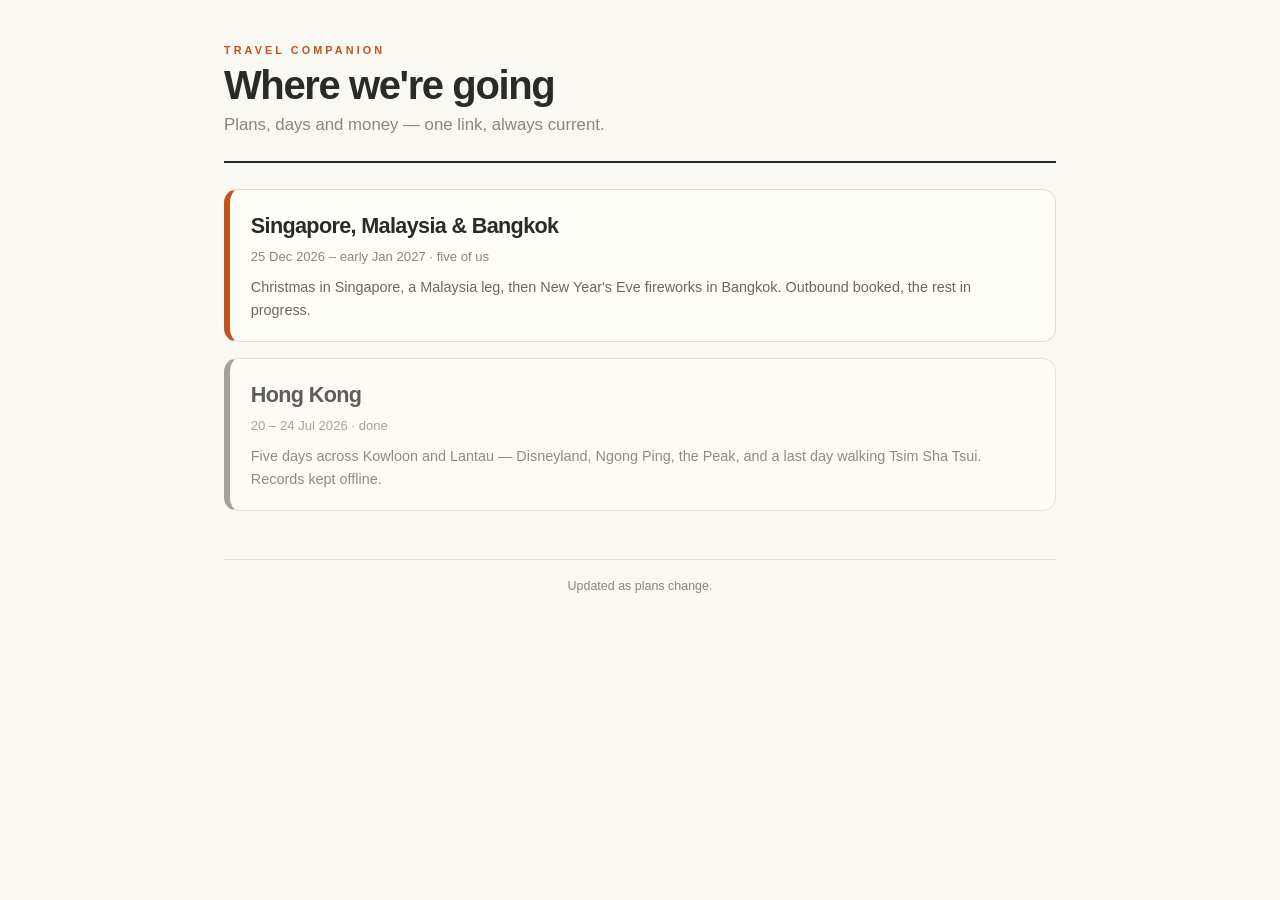
==== public/index.html @ a8eb618c "Version the stylesheet URL; fix template left on deleted CSS classes The day-card rewrite deleted .s" ====
<!doctype html>
<html lang="en">
<head>
<meta charset="utf-8">
<meta name="viewport" content="width=device-width,initial-scale=1">
<title>Travel Companion</title>
<meta name="description" content="Trip plans, itineraries and shared budgets.">
<meta name="robots" content="noindex">
<link rel="stylesheet" href="assets/site.css?v=2">
</head>
<body>
<div class="wrap">

<header class="top">
  <div class="eyebrow">Travel Companion</div>
  <h1>Where we're going</h1>
  <div class="sub">Plans, days and money — one link, always current.</div>
</header>

<section class="trips">

  <a class="trip" href="2026-12-sea/">
    <div class="tname">Singapore, Malaysia &amp; Bangkok</div>
    <div class="tmeta">25 Dec 2026 – early Jan 2027 · five of us</div>
    <div class="tdesc">Christmas in Singapore, a Malaysia leg, then New Year's Eve
    fireworks in Bangkok. Outbound booked, the rest in progress.</div>
  </a>

  <div class="trip past">
    <div class="tname">Hong Kong</div>
    <div class="tmeta">20 – 24 Jul 2026 · done</div>
    <div class="tdesc">Five days across Kowloon and Lantau — Disneyland, Ngong Ping,
    the Peak, and a last day walking Tsim Sha Tsui. Records kept offline.</div>
  </div>

</section>

<footer>
  Updated as plans change.
</footer>

</div>
</body>
</html>
---- public/assets/site.css ----
/* ==========================================================================
   Travel Companion — shared stylesheet
   Design system distilled from the Hong Kong Jul 2026 itinerary: cream paper
   + rust/teal accents + the per-day colour rails from the one-page
   infographic. Type is Helvetica throughout (the HK original set headings in
   Georgia; switched Jul 2026 at the user's request).
   Mobile-first. No build step — plain CSS, served straight from Firebase.
   ========================================================================== */

:root{
  /* paper + ink */
  --paper:#faf8f2; --card:#fffdf8; --ink:#2a2a28; --gray:#6a675f; --soft:#8a867c;
  --line:#e2ddd0; --callout:#f1ece1;
  /* accents */
  --rust:#c1531f; --rustd:#a8410f; --teal:#2c7a86; --red:#b23a1c; --warn:#9a5a12;
  /* per-country rails (reused as per-day accents) */
  --sg:#e0567a;  --sgbg:#fdeef2;
  --my:#1fa899;  --mybg:#e7f6f4;
  --th:#e8942e;  --thbg:#fdf2e2;
  --air:#3f79c8; --airbg:#e9f1fb;
  --tbd:#7d63c4; --tbdbg:#f1ecfa;

  /* Helvetica throughout. --display is kept separate from --body so the
     headline treatment can diverge in weight and tracking without a
     second typeface. */
  --display:"Helvetica Neue",Helvetica,"Inter",Arial,sans-serif;
  --body:"Helvetica Neue",Helvetica,"Inter",Arial,sans-serif;
  --maxw:52rem;
}

@media (prefers-color-scheme:dark){
  :root{
    --paper:#16151a; --card:#1e1d24; --ink:#ece9e2; --gray:#a8a49b; --soft:#8a867c;
    --line:#33313a; --callout:#26242c;
    --rust:#e8794a; --rustd:#f09468; --teal:#5cc0cf; --red:#e8785c; --warn:#d9a04a;
    --sgbg:#2e1c24; --mybg:#132b29; --thbg:#2d2416; --airbg:#182333; --tbdbg:#231e33;
  }
}

*{ box-sizing:border-box; margin:0; padding:0; }

html{ -webkit-text-size-adjust:100%; scroll-behavior:smooth; }

body{
  background:var(--paper); color:var(--ink);
  font-family:var(--body); font-size:16px; line-height:1.6;
  padding:0 1.1rem 4rem;
}

.wrap{ max-width:var(--maxw); margin:0 auto; }

a{ color:var(--rust); text-decoration:none; }
a:hover{ text-decoration:underline; }

/* ---------- masthead ---------- */

header.top{ padding:2.6rem 0 1.4rem; border-bottom:2px solid var(--ink); margin-bottom:1.6rem; }

.eyebrow{
  font-size:.68rem; font-weight:700; letter-spacing:.28em;
  color:var(--rust); text-transform:uppercase;
}

/* Helvetica wants heavier weight and negative tracking at display sizes —
   at 700/-.02em it reads like default browser type rather than a choice. */
h1{
  font-family:var(--display); font-size:2.5rem; font-weight:800;
  letter-spacing:-.035em; line-height:1.02; margin:.4rem 0 .35rem;
}

/* No oblique: synthesised Helvetica italic looks cheap at this size.
   Weight and colour carry the subordination instead. */
.sub{ color:var(--soft); font-family:var(--display); font-size:1.05rem; font-weight:400; }

.chips{ display:flex; flex-wrap:wrap; gap:.45rem; margin-top:1rem; }
.chip{
  font-size:.75rem; color:var(--gray); background:var(--callout);
  border:1px solid var(--line); border-radius:999px; padding:.28rem .7rem;
}
.chip.hot{ color:#fff; background:var(--rust); border-color:var(--rust); }

/* ---------- sticky day nav (a two-week trip is a long page) ---------- */

nav.days{
  position:sticky; top:0; z-index:10;
  display:flex; gap:.4rem; overflow-x:auto; padding:.6rem 0;
  background:var(--paper); border-bottom:1px solid var(--line);
  margin-bottom:1.6rem; scrollbar-width:none;
}
nav.days::-webkit-scrollbar{ display:none; }
nav.days a{
  flex:0 0 auto; font-size:.75rem; font-weight:700; letter-spacing:.04em;
  color:var(--gray); background:var(--card); border:1px solid var(--line);
  border-radius:999px; padding:.35rem .75rem; text-decoration:none;
}
nav.days a:hover{ color:var(--rust); border-color:var(--rust); }

/* ---------- section headings ---------- */

h2{
  font-family:var(--display); font-size:1.55rem; font-weight:800;
  letter-spacing:-.025em; margin:2.6rem 0 .2rem; padding-top:.4rem;
}
h2 + .rule{ border-top:1.5px solid var(--ink); margin:.5rem 0 1.1rem; }

h3{ font-size:1rem; font-weight:700; margin:1.4rem 0 .5rem; }

p{ margin:.6rem 0; }
p.note{ color:var(--soft); font-style:italic; font-size:.88rem; }

/* ---------- day cards ------------------------------------------------------
   The Hong Kong one-pager layout: solid colour rail on the left carrying
   DAY / number / date, then a two-column body — a dense time→activity
   timeline beside a tinted column of per-day blocks.

   The HK original repeated inline style="color:var(--d1)" on every single
   element. Here each .day sets --accent once and everything inherits it,
   so a day's colour is one class, not forty attributes.
   -------------------------------------------------------------------------- */

.day{
  --accent:var(--tbd); --accentbg:var(--tbdbg);
  display:grid; grid-template-columns:66px 1fr;
  background:var(--card); border:1px solid var(--line); border-radius:.75rem;
  overflow:hidden; margin-bottom:.75rem;
  box-shadow:0 1px 2px rgba(20,30,60,.05);
}
.day.sg { --accent:var(--sg);  --accentbg:var(--sgbg);  }
.day.my { --accent:var(--my);  --accentbg:var(--mybg);  }
.day.th { --accent:var(--th);  --accentbg:var(--thbg);  }
.day.air{ --accent:var(--air); --accentbg:var(--airbg); }

.rail{
  background:var(--accent); color:#fff; text-align:center;
  padding:.85rem .35rem; display:flex; flex-direction:column; align-items:center;
}
.rail .dn{ font-size:.56rem; font-weight:800; letter-spacing:.2em; opacity:.9; }
.rail .num{ font-size:2.1rem; font-weight:800; line-height:.9; letter-spacing:-.04em; }
.rail .dt{ font-size:.6rem; font-weight:700; opacity:.93; margin-top:.35rem; line-height:1.3; }

.day > .body{ display:grid; grid-template-columns:1.55fr 1fr; }
.main{ padding:.75rem .9rem .85rem; min-width:0; }
.side{ padding:.75rem .85rem; border-left:1px solid var(--line); background:var(--accentbg); min-width:0; }

.dtitle{
  font-size:.95rem; font-weight:800; letter-spacing:-.015em;
  color:var(--accent); margin-bottom:.5rem; line-height:1.25;
}

/* timeline row: time | activity */
.row{ display:grid; grid-template-columns:2.9rem 1fr; gap:.6rem; padding:.17rem 0; }
.time{
  font-size:.63rem; font-weight:800; text-align:right; white-space:nowrap;
  color:var(--accent); padding-top:.22rem;
}
.act{ font-size:.79rem; line-height:1.45; }
.act b{ font-weight:700; }
.act.empty{ color:var(--soft); font-style:italic; }

.sub{ list-style:none; margin-top:.1rem; }
.sub li{ position:relative; padding-left:.65rem; color:var(--gray); font-size:.72rem; line-height:1.4; }
.sub li:before{ content:"•"; position:absolute; left:0; }

.pin{
  display:inline-block; font-size:.58rem; font-weight:700; white-space:nowrap;
  padding:.06rem .42rem; border-radius:.7rem; margin-left:.3rem;
  border:1px solid var(--accent); color:var(--accent); background:var(--card);
}
.pin:hover{ text-decoration:none; background:var(--accent); color:#fff; }

/* side blocks — Transportation, Meals, Watch out … */
.block{ margin-bottom:.7rem; }
.block:last-child{ margin-bottom:0; }
.bhd{
  font-size:.62rem; font-weight:800; letter-spacing:.07em; text-transform:uppercase;
  color:var(--accent); margin-bottom:.28rem;
}
.bhd .i{ margin-right:.25rem; }
.blist{ list-style:none; }
.blist li{
  position:relative; padding-left:.62rem; margin-bottom:.18rem;
  font-size:.72rem; line-height:1.42; color:var(--gray);
}
.blist li:before{ content:"•"; position:absolute; left:0; color:var(--accent); }
.blist b{ color:var(--ink); font-weight:700; }
.rate{ font-weight:800; color:var(--accent); }

@media (max-width:36rem){
  .day{ grid-template-columns:50px 1fr; }
  .rail .num{ font-size:1.7rem; }
  .day > .body{ grid-template-columns:1fr; }
  .side{ border-left:none; border-top:1px solid var(--line); }
}

/* ---------- route map ---------- */

.mapwrap{
  background:var(--card); border:1px solid var(--line); border-radius:.75rem;
  padding:.5rem; margin:1rem 0 .75rem; overflow-x:auto;
}
#routemap{ width:100%; min-width:26rem; height:auto; display:block; }

.leg .hit{ stroke:transparent; stroke-width:22; cursor:pointer; }
.leg .ln{ stroke:var(--soft); stroke-width:2.5; stroke-linecap:round; pointer-events:none;
          transition:stroke .15s ease, stroke-width .15s ease; }
.leg.air .ln{ stroke:var(--air); stroke-dasharray:7 6; }
.leg.land .ln{ stroke:var(--my); }
.leg:hover .ln, .leg:focus .ln{ stroke-width:4.5; }
.leg.on .ln{ stroke-width:5; filter:url(#glow); }
.leg:focus{ outline:none; }
.leg:focus-visible .ln{ stroke:var(--rust); stroke-width:5; }

.node circle{ fill:var(--card); stroke:var(--soft); stroke-width:2.5; }
.node.sg circle{ stroke:var(--sg); } .node.my circle{ stroke:var(--my); }
.node.th circle{ stroke:var(--th); } .node.air circle{ stroke:var(--air); }
.node text{ font-family:var(--display); font-size:14px; font-weight:800; fill:var(--ink); }
.node text.cap{ font-size:11px; font-weight:600; fill:var(--soft); letter-spacing:.02em; }
/* Johor Bahru labels leftward — Singapore is 25km away and the inbound
   flight line runs right through where its label would otherwise sit. */
.node text.lft{ text-anchor:end; }

.mapinfo{
  background:var(--callout); border-left:4px solid var(--rust); border-radius:.35rem;
  padding:.8rem 1rem; margin-bottom:1rem; min-height:5.5rem;
}
.mapinfo .mi-head{ font-weight:800; color:var(--rustd); font-size:.95rem; margin-bottom:.3rem; }
.mapinfo .mi-meta{ display:flex; flex-wrap:wrap; gap:.35rem .9rem; margin-bottom:.4rem; }
.mapinfo .mi-meta span{ font-size:.78rem; font-weight:700; color:var(--ink); }
.mapinfo .mi-body{ font-size:.86rem; color:var(--gray); line-height:1.5; }

td .soft{ color:var(--soft); font-weight:400; white-space:nowrap; }

/* ---------- callouts ---------- */

.callout{
  background:var(--callout); border-left:4px solid var(--rust); border-radius:.35rem;
  padding:.85rem 1rem; margin:1.1rem 0;
}
.callout .ct{
  font-weight:800; color:var(--rustd); font-size:.85rem;
  letter-spacing:.02em; margin-bottom:.4rem;
}
.callout.flag{ border-left-color:var(--warn); }
.callout.flag .ct{ color:var(--warn); }
.callout ul{ list-style:none; }
.callout li{ position:relative; padding-left:.9rem; margin-bottom:.25rem; font-size:.9rem; color:var(--gray); }
.callout li:before{ content:"•"; position:absolute; left:.1rem; color:var(--rust); }

/* ---------- status pills ---------- */

.pill{
  display:inline-block; font-size:.68rem; font-weight:700; letter-spacing:.06em;
  text-transform:uppercase; border-radius:999px; padding:.15rem .55rem;
  border:1px solid currentColor; white-space:nowrap;
}
.pill.booked{ color:#1a7f5a; }
.pill.tbd{ color:var(--tbd); }
.pill.risk{ color:var(--red); }

/* ---------- tables ---------- */

.tablewrap{ overflow-x:auto; margin:1rem 0; }
table{ width:100%; border-collapse:collapse; font-size:.88rem; min-width:22rem; }
th{
  text-align:left; font-size:.68rem; text-transform:uppercase; letter-spacing:.08em;
  color:var(--soft); border-bottom:1.5px solid var(--ink); padding:.5rem .55rem;
}
td{ padding:.55rem; border-bottom:1px solid var(--line); color:var(--gray); }
td.r,th.r{ text-align:right; }
td.amt{ font-weight:700; color:var(--ink); }
tr.total td{ border-top:1.5px solid var(--ink); border-bottom:none; font-weight:800; color:var(--ink); }

/* ---------- checklist ---------- */

.check{ list-style:none; display:grid; gap:.45rem; }
.check li{ position:relative; padding-left:1.5rem; font-size:.93rem; color:var(--gray); }
.check li:before{
  content:""; position:absolute; left:0; top:.35rem;
  width:.85rem; height:.85rem; border:1.5px solid var(--line); border-radius:.2rem;
}

/* ---------- trip index cards (landing page) ---------- */

.trips{ display:grid; gap:1rem; margin-top:1.4rem; }
.trip{
  display:block; background:var(--card); border:1px solid var(--line);
  border-radius:.85rem; padding:1.2rem 1.3rem; color:inherit; text-decoration:none;
  border-left:6px solid var(--rust); transition:transform .12s ease, box-shadow .12s ease;
}
.trip:hover{ transform:translateY(-2px); box-shadow:0 6px 18px rgba(20,20,20,.09); text-decoration:none; }
.trip.past{ border-left-color:var(--soft); opacity:.75; }
.trip .tname{ font-family:var(--display); font-size:1.35rem; font-weight:800; letter-spacing:-.03em; }
.trip .tmeta{ font-size:.82rem; color:var(--soft); margin-top:.15rem; }
.trip .tdesc{ font-size:.9rem; color:var(--gray); margin-top:.55rem; }

/* ---------- footer ---------- */

footer{
  margin-top:3rem; border-top:1px solid var(--line); padding-top:1rem;
  text-align:center; color:var(--soft); font-size:.78rem; line-height:1.7;
}

/* ---------- print: keep the paper look, drop the furniture ---------- */

@media print{
  :root{ --paper:#faf8f2; --card:#fffdf8; --ink:#2a2a28; }
  @page{ size:letter; margin:.55in .65in; }
  body{ font-size:10.5px; padding:0; }
  nav.days{ display:none; }
  .day, .callout, table{ break-inside:avoid; }
  a{ color:inherit; }
}
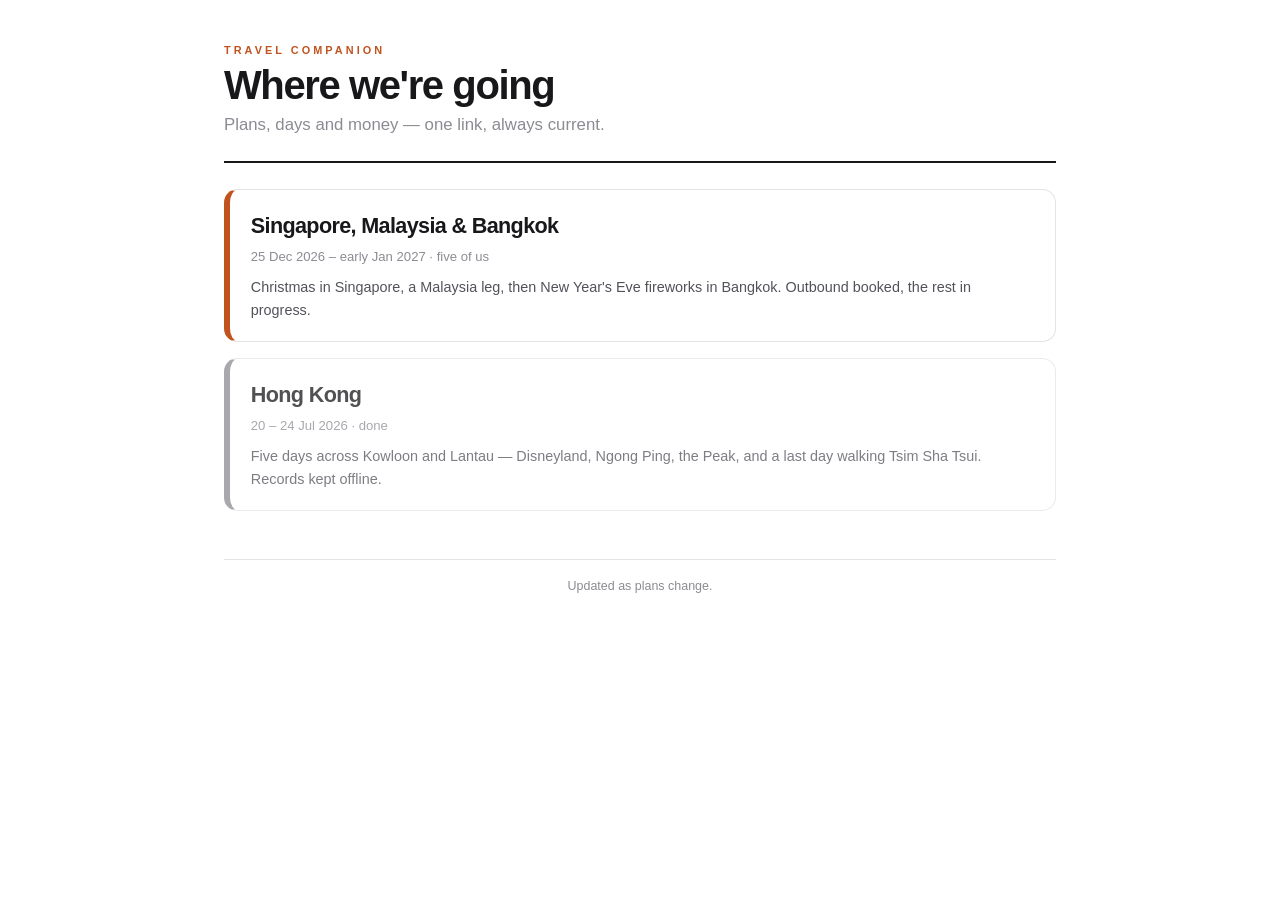
==== commit 67ecf9da: "Plain language, monochrome icons, white ground, coastline basemap - Wrote out every initialism. The " ====
--- a/public/index.html
+++ b/public/index.html
@@ -6,7 +6,7 @@
 <title>Travel Companion</title>
 <meta name="description" content="Trip plans, itineraries and shared budgets.">
 <meta name="robots" content="noindex">
-<link rel="stylesheet" href="assets/site.css?v=2">
+<link rel="stylesheet" href="assets/site.css?v=5">
 </head>
 <body>
 <div class="wrap">
--- a/public/assets/site.css
+++ b/public/assets/site.css
@@ -1,16 +1,18 @@
 /* ==========================================================================
    Travel Companion — shared stylesheet
-   Design system distilled from the Hong Kong Jul 2026 itinerary: cream paper
-   + rust/teal accents + the per-day colour rails from the one-page
+   Design system distilled from the Hong Kong Jul 2026 itinerary: clean white
+   ground + rust/teal accents + the per-day colour rails from the one-page
    infographic. Type is Helvetica throughout (the HK original set headings in
    Georgia; switched Jul 2026 at the user's request).
    Mobile-first. No build step — plain CSS, served straight from Firebase.
    ========================================================================== */
 
 :root{
-  /* paper + ink */
-  --paper:#faf8f2; --card:#fffdf8; --ink:#2a2a28; --gray:#6a675f; --soft:#8a867c;
-  --line:#e2ddd0; --callout:#f1ece1;
+  /* Clean white ground with neutral greys. The Hong Kong original was warm
+     cream; this is deliberately cooler and plainer so the accent colours and
+     the day rails do all the talking. */
+  --paper:#ffffff; --card:#ffffff; --ink:#18181b; --gray:#52525b; --soft:#8b8b93;
+  --line:#e4e4e7; --callout:#f4f4f5;
   /* accents */
   --rust:#c1531f; --rustd:#a8410f; --teal:#2c7a86; --red:#b23a1c; --warn:#9a5a12;
   /* per-country rails (reused as per-day accents) */
@@ -39,6 +41,20 @@
 
 *{ box-sizing:border-box; margin:0; padding:0; }
 
+/* ---------- monochrome icons ----------
+   Stroke-only symbols that inherit currentColor, so an icon takes the colour
+   of whatever it sits in — day accent, warning amber, link rust. These replaced
+   the emoji set, which rendered full-colour and differently on every platform. */
+.sprite{ display:none; }
+.ic{
+  width:1em; height:1em; vertical-align:-.14em;
+  fill:none; stroke:currentColor; stroke-width:1.8;
+  stroke-linecap:round; stroke-linejoin:round;
+}
+.bhd .ic, .ct .ic{ width:1.05em; height:1.05em; }
+.pin .ic{ width:.9em; height:.9em; vertical-align:-.1em; margin-right:.1em; }
+td .ic{ margin-right:.3em; color:var(--soft); }
+
 html{ -webkit-text-size-adjust:100%; scroll-behavior:smooth; }
 
 body{
@@ -199,6 +215,12 @@
   padding:.5rem; margin:1rem 0 .75rem; overflow-x:auto;
 }
 #routemap{ width:100%; min-width:26rem; height:auto; display:block; }
+
+/* coastline behind the route — Natural Earth 50m, same projection as the nodes */
+#land path{ fill:#eceef1; stroke:#dcdfe4; stroke-width:.6; }
+@media (prefers-color-scheme:dark){ #land path{ fill:#262530; stroke:#343240; } }
+:root[data-theme="dark"] #land path{ fill:#262530; stroke:#343240; }
+:root[data-theme="light"] #land path{ fill:#eceef1; stroke:#dcdfe4; }
 
 .leg .hit{ stroke:transparent; stroke-width:22; cursor:pointer; }
 .leg .ln{ stroke:var(--soft); stroke-width:2.5; stroke-linecap:round; pointer-events:none;
@@ -303,7 +325,7 @@
 /* ---------- print: keep the paper look, drop the furniture ---------- */
 
 @media print{
-  :root{ --paper:#faf8f2; --card:#fffdf8; --ink:#2a2a28; }
+  :root{ --paper:#ffffff; --card:#ffffff; --ink:#18181b; }
   @page{ size:letter; margin:.55in .65in; }
   body{ font-size:10.5px; padding:0; }
   nav.days{ display:none; }
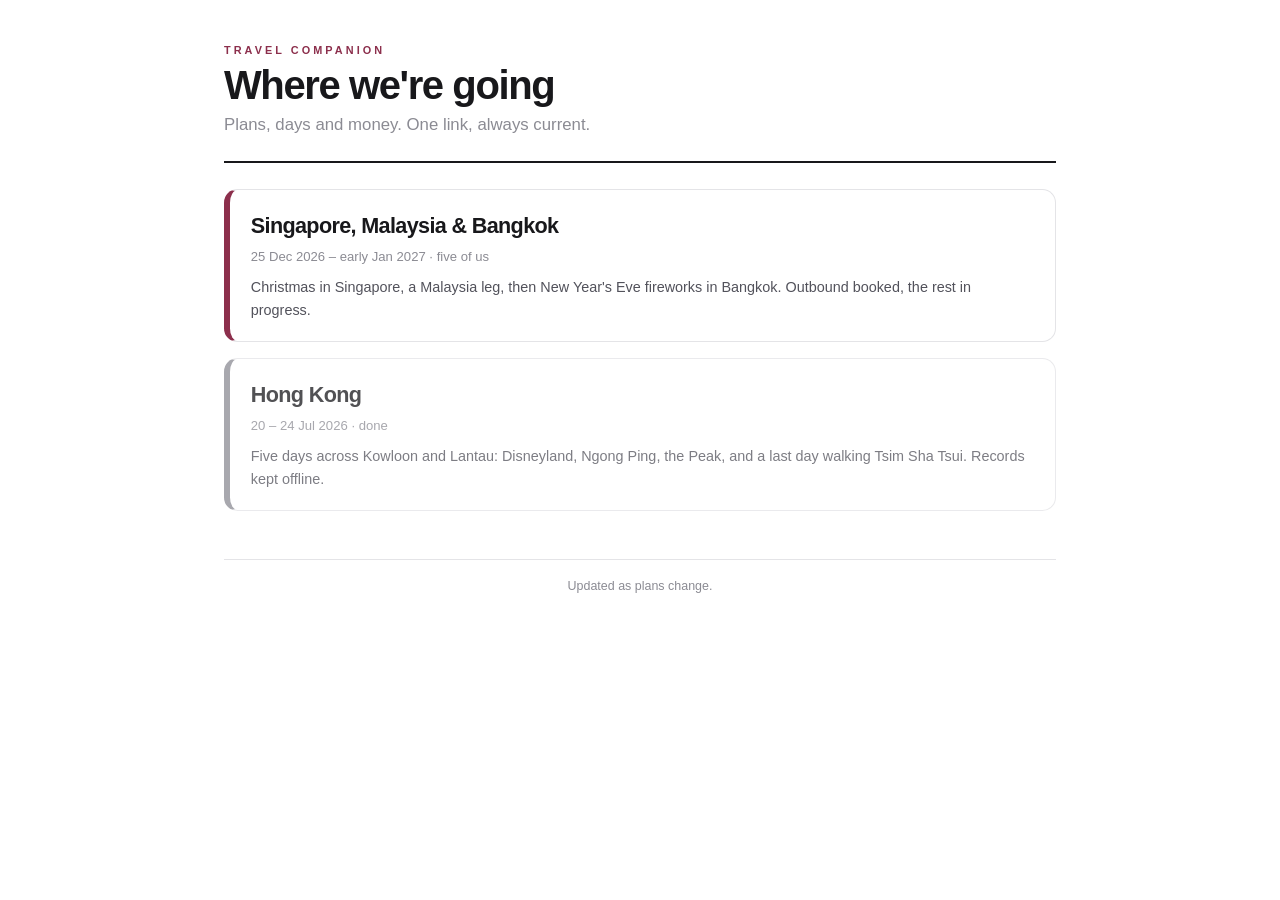
==== commit 28e01a18: "Add sinking fund, stay section, calendar buttons; swap accent; fix a11y Trip page * New "Where we sl" ====
--- a/public/index.html
+++ b/public/index.html
@@ -6,7 +6,8 @@
 <title>Travel Companion</title>
 <meta name="description" content="Trip plans, itineraries and shared budgets.">
 <meta name="robots" content="noindex">
-<link rel="stylesheet" href="assets/site.css?v=5">
+<link rel="icon" href="data:image/svg+xml,%3Csvg xmlns='http://www.w3.org/2000/svg' viewBox='0 0 32 32'%3E%3Crect width='32' height='32' rx='7' fill='%238c2f4c'/%3E%3Cpath d='M25 18.5 7.5 13v-2.4l2.2.5 1.3 2 4.8-.4-2.9-5.9 2.3.2 4.4 5.4 5.1-.4a1.55 1.55 0 0 1 0 3.1l-5.1-.4-4.4 5.4-2.3.2 2.9-5.9' fill='none' stroke='%23fff' stroke-width='1.6' stroke-linejoin='round'/%3E%3C/svg%3E">
+<link rel="stylesheet" href="assets/site.css?v=19">
 </head>
 <body>
 <div class="wrap">
@@ -14,9 +15,10 @@
 <header class="top">
   <div class="eyebrow">Travel Companion</div>
   <h1>Where we're going</h1>
-  <div class="sub">Plans, days and money — one link, always current.</div>
+  <div class="sub">Plans, days and money. One link, always current.</div>
 </header>
 
+<main id="main">
 <section class="trips">
 
   <a class="trip" href="2026-12-sea/">
@@ -29,11 +31,12 @@
   <div class="trip past">
     <div class="tname">Hong Kong</div>
     <div class="tmeta">20 – 24 Jul 2026 · done</div>
-    <div class="tdesc">Five days across Kowloon and Lantau — Disneyland, Ngong Ping,
+    <div class="tdesc">Five days across Kowloon and Lantau: Disneyland, Ngong Ping,
     the Peak, and a last day walking Tsim Sha Tsui. Records kept offline.</div>
   </div>
 
 </section>
+</main>
 
 <footer>
   Updated as plans change.
--- a/public/assets/site.css
+++ b/public/assets/site.css
@@ -1,7 +1,7 @@
 /* ==========================================================================
    Travel Companion — shared stylesheet
    Design system distilled from the Hong Kong Jul 2026 itinerary: clean white
-   ground + rust/teal accents + the per-day colour rails from the one-page
+   ground + a wine accent + the per-day colour rails from the one-page
    infographic. Type is Helvetica throughout (the HK original set headings in
    Georgia; switched Jul 2026 at the user's request).
    Mobile-first. No build step — plain CSS, served straight from Firebase.
@@ -14,13 +14,19 @@
   --paper:#ffffff; --card:#ffffff; --ink:#18181b; --gray:#52525b; --soft:#8b8b93;
   --line:#e4e4e7; --callout:#f4f4f5;
   /* accents */
-  --rust:#c1531f; --rustd:#a8410f; --teal:#2c7a86; --red:#b23a1c; --warn:#9a5a12;
-  /* per-country rails (reused as per-day accents) */
-  --sg:#e0567a;  --sgbg:#fdeef2;
-  --my:#1fa899;  --mybg:#e7f6f4;
-  --th:#e8942e;  --thbg:#fdf2e2;
-  --air:#3f79c8; --airbg:#e9f1fb;
-  --tbd:#7d63c4; --tbdbg:#f1ecfa;
+  --brand:#8c2f4c; --brandd:#74253d; --red:#b23a1c; --warn:#9a5a12;
+  --green:#1a7f5a;
+  /* text that sits on top of a brand or day-accent fill */
+  --onfill:#ffffff;
+  /* Per-country colours, in two strengths. The vivid one (--sgv) is the rail:
+     a solid block of colour, and the design's signature. The plain one (--sg)
+     is the same hue darkened until it clears 4.5:1 as text on white, which the
+     rail colour never did. --sgon is what reads on top of the vivid rail. */
+  --sg:#da345f;  --sgv:#e0567a;  --sgon:#18181b;  --sgbg:#fdeef2;
+  --my:#188378;  --myv:#1fa899;  --myon:#18181b;  --mybg:#e7f6f4;
+  --th:#aa6613;  --thv:#e8942e;  --thon:#18181b;  --thbg:#fdf2e2;
+  --air:#3b76c7; --airv:#3b76c7; --airon:#ffffff; --airbg:#e9f1fb;
+  --tbd:#7d63c4; --tbdv:#7d63c4; --tbdon:#ffffff; --tbdbg:#f1ecfa;
 
   /* Helvetica throughout. --display is kept separate from --body so the
      headline treatment can diverge in weight and tracking without a
@@ -28,13 +34,25 @@
   --display:"Helvetica Neue",Helvetica,"Inter",Arial,sans-serif;
   --body:"Helvetica Neue",Helvetica,"Inter",Arial,sans-serif;
   --maxw:52rem;
+
+  /* Each .day overrides these with its country colour. The default here is
+     what anything using --accent outside a day card falls back to — comment
+     threads on a section, .pin links in a table — since an undefined custom
+     property makes the whole declaration invalid, not just unstyled. */
+  --accent:var(--brand); --accentbg:var(--callout);
+  --accentfill:var(--brand); --onrail:var(--onfill);
 }
 
 @media (prefers-color-scheme:dark){
   :root{
     --paper:#16151a; --card:#1e1d24; --ink:#ece9e2; --gray:#a8a49b; --soft:#8a867c;
     --line:#33313a; --callout:#26242c;
-    --rust:#e8794a; --rustd:#f09468; --teal:#5cc0cf; --red:#e8785c; --warn:#d9a04a;
+    --brand:#e08098; --brandd:#eb9dae; --red:#e8785c; --warn:#d9a04a;
+    --green:#4fb08a;
+    /* dark-mode accents are pale, so ink on them, not white */
+    --onfill:#16151a;
+    /* the vivid rails hold on a dark ground; only the text strengths flip */
+    --sg:#e0567a; --my:#1fa899; --th:#e8942e; --air:#4980cb; --tbd:#8870c9;
     --sgbg:#2e1c24; --mybg:#132b29; --thbg:#2d2416; --airbg:#182333; --tbdbg:#231e33;
   }
 }
@@ -43,7 +61,7 @@
 
 /* ---------- monochrome icons ----------
    Stroke-only symbols that inherit currentColor, so an icon takes the colour
-   of whatever it sits in — day accent, warning amber, link rust. These replaced
+   of whatever it sits in: day accent, warning amber, link wine. These replaced
    the emoji set, which rendered full-colour and differently on every platform. */
 .sprite{ display:none; }
 .ic{
@@ -54,8 +72,19 @@
 .bhd .ic, .ct .ic{ width:1.05em; height:1.05em; }
 .pin .ic{ width:.9em; height:.9em; vertical-align:-.1em; margin-right:.1em; }
 td .ic{ margin-right:.3em; color:var(--soft); }
+.ic.ext{ width:.78em; height:.78em; vertical-align:-.02em; opacity:.7; }
+
 
 html{ -webkit-text-size-adjust:100%; scroll-behavior:smooth; }
+
+/* Skip link. The day nav is a long row of chips, so a keyboard or screen-reader
+   visitor would otherwise tab through all of it before reaching the plan. */
+.skip{
+  position:absolute; left:-9999px; top:0; z-index:100;
+  background:var(--brand); color:var(--onfill); padding:.6rem 1rem;
+  border-radius:0 0 .4rem 0; font-weight:700; font-size:.85rem;
+}
+.skip:focus{ left:0; text-decoration:none; }
 
 body{
   background:var(--paper); color:var(--ink);
@@ -65,7 +94,7 @@
 
 .wrap{ max-width:var(--maxw); margin:0 auto; }
 
-a{ color:var(--rust); text-decoration:none; }
+a{ color:var(--brand); text-decoration:none; }
 a:hover{ text-decoration:underline; }
 
 /* ---------- masthead ---------- */
@@ -74,7 +103,7 @@
 
 .eyebrow{
   font-size:.68rem; font-weight:700; letter-spacing:.28em;
-  color:var(--rust); text-transform:uppercase;
+  color:var(--brand); text-transform:uppercase;
 }
 
 /* Helvetica wants heavier weight and negative tracking at display sizes —
@@ -93,7 +122,7 @@
   font-size:.75rem; color:var(--gray); background:var(--callout);
   border:1px solid var(--line); border-radius:999px; padding:.28rem .7rem;
 }
-.chip.hot{ color:#fff; background:var(--rust); border-color:var(--rust); }
+.chip.hot{ color:var(--onfill); background:var(--brand); border-color:var(--brand); }
 
 /* ---------- sticky day nav (a two-week trip is a long page) ---------- */
 
@@ -109,7 +138,7 @@
   color:var(--gray); background:var(--card); border:1px solid var(--line);
   border-radius:999px; padding:.35rem .75rem; text-decoration:none;
 }
-nav.days a:hover{ color:var(--rust); border-color:var(--rust); }
+nav.days a:hover{ color:var(--brand); border-color:var(--brand); }
 
 /* ---------- section headings ---------- */
 
@@ -120,6 +149,30 @@
 h2 + .rule{ border-top:1.5px solid var(--ink); margin:.5rem 0 1.1rem; }
 
 h3{ font-size:1rem; font-weight:700; margin:1.4rem 0 .5rem; }
+h4{ font-size:.82rem; font-weight:800; letter-spacing:.02em; margin:1.2rem 0 .3rem; color:var(--ink); }
+
+/* A prominent outbound link, for where a subsection hands off to something
+   that lives elsewhere — the fund tracker sheet. Bigger than .pin because it
+   is the action of its subsection, not an aside inside a line of text. */
+.bigl{
+  display:inline-flex; align-items:center; gap:.42rem;
+  font-weight:800; font-size:.92rem; text-decoration:none;
+  border:1px solid var(--brand); color:var(--brand); background:var(--card);
+  border-radius:.45rem; padding:.5rem .8rem;
+}
+.bigl:hover{ background:var(--brand); color:var(--onfill); text-decoration:none; }
+.bigl:hover .ic{ color:var(--onfill); }
+
+/* Payment QR beside its instructions. The code keeps a white plate in dark
+   mode — inverting a QR stops some scanners reading it. */
+.pay{ display:flex; gap:1.1rem; align-items:flex-start; flex-wrap:wrap; margin:.8rem 0; }
+.pay img{
+  width:13.5rem; height:auto; flex:0 0 auto;
+  background:#fff; padding:.5rem; border-radius:.5rem; border:1px solid var(--line);
+}
+.pay > div{ flex:1 1 15rem; min-width:0; }
+@media (max-width:36rem){ .pay img{ width:100%; max-width:14rem; margin:0 auto; } }
+@media print{ .pay{ break-inside:avoid; } }
 
 p{ margin:.6rem 0; }
 p.note{ color:var(--soft); font-style:italic; font-size:.88rem; }
@@ -135,19 +188,19 @@
    -------------------------------------------------------------------------- */
 
 .day{
-  --accent:var(--tbd); --accentbg:var(--tbdbg);
+  --accent:var(--tbd); --accentfill:var(--tbdv); --onrail:var(--tbdon); --accentbg:var(--tbdbg);
   display:grid; grid-template-columns:66px 1fr;
   background:var(--card); border:1px solid var(--line); border-radius:.75rem;
   overflow:hidden; margin-bottom:.75rem;
   box-shadow:0 1px 2px rgba(20,30,60,.05);
 }
-.day.sg { --accent:var(--sg);  --accentbg:var(--sgbg);  }
-.day.my { --accent:var(--my);  --accentbg:var(--mybg);  }
-.day.th { --accent:var(--th);  --accentbg:var(--thbg);  }
-.day.air{ --accent:var(--air); --accentbg:var(--airbg); }
+.day.sg { --accent:var(--sg); --accentfill:var(--sgv); --onrail:var(--sgon); --accentbg:var(--sgbg); }
+.day.my { --accent:var(--my); --accentfill:var(--myv); --onrail:var(--myon); --accentbg:var(--mybg); }
+.day.th { --accent:var(--th); --accentfill:var(--thv); --onrail:var(--thon); --accentbg:var(--thbg); }
+.day.air{ --accent:var(--air); --accentfill:var(--airv); --onrail:var(--airon); --accentbg:var(--airbg); }
 
 .rail{
-  background:var(--accent); color:#fff; text-align:center;
+  background:var(--accentfill); color:var(--onrail); text-align:center;
   padding:.85rem .35rem; display:flex; flex-direction:column; align-items:center;
 }
 .rail .dn{ font-size:.56rem; font-weight:800; letter-spacing:.2em; opacity:.9; }
@@ -178,11 +231,79 @@
 .sub li:before{ content:"•"; position:absolute; left:0; }
 
 .pin{
-  display:inline-block; font-size:.58rem; font-weight:700; white-space:nowrap;
-  padding:.06rem .42rem; border-radius:.7rem; margin-left:.3rem;
+  display:inline-flex; align-items:center; font-size:.58rem; font-weight:700;
+  white-space:nowrap; min-height:24px; padding:.1rem .55rem;
+  border-radius:.7rem; margin-left:.3rem;
   border:1px solid var(--accent); color:var(--accent); background:var(--card);
 }
-.pin:hover{ text-decoration:none; background:var(--accent); color:#fff; }
+.pin:hover{ text-decoration:none; background:var(--accent); color:var(--onfill); }
+
+/* "Add to calendar" chip. Same geometry as .pin, but it sits inside tables
+   where --accent is never set (only .day defines it), so it names --brand
+   directly, that being the colour everything interactive already uses. */
+.calbtn{
+  display:inline-flex; align-items:center; font-family:inherit; font-size:.58rem;
+  font-weight:700; letter-spacing:.04em; text-transform:uppercase; white-space:nowrap;
+  cursor:pointer; min-height:24px; padding:.1rem .6rem;
+  border-radius:.7rem; margin-left:.35rem;
+  border:1px solid var(--brand); color:var(--brand); background:var(--card);
+}
+.calbtn:hover{ background:var(--brand); color:var(--onfill); }
+.calbtn .ic{ width:.9em; height:.9em; vertical-align:-.1em; margin-right:.22em; color:inherit; }
+/* Downloading a file is silent on desktop, so the button says so itself. */
+.calbtn.done{ border-color:var(--green); color:var(--green); background:var(--card); }
+
+/* ---------- comment thread ----------
+   On a day card it spans both columns of the body, under the timeline and the
+   side blocks. It also hangs off a whole section (see .loose below). */
+.thread{ grid-column:1 / -1; border-top:1px solid var(--line); }
+
+/* The same thread on a section rather than a day card. A day card is
+   edge-to-edge so its thread needs the inset; a section is already inset. */
+.thread.loose{ margin-top:1.5rem; }
+.thread.loose .th-toggle, .thread.loose .th-panel{ padding-left:0; padding-right:0; }
+.thread.loose .th-toggle:hover{ background:none; color:var(--brandd); }
+
+.th-toggle{
+  display:flex; align-items:center; gap:.35rem; width:100%;
+  padding:.5rem .9rem; background:none; border:0; cursor:pointer;
+  font:inherit; font-size:.68rem; font-weight:800; letter-spacing:.07em;
+  text-transform:uppercase; color:var(--accent);
+}
+.th-toggle:hover{ background:var(--accentbg); }
+.th-count{
+  font-size:.62rem; font-weight:800; color:var(--soft);
+  border:1px solid var(--line); border-radius:999px; padding:.02rem .38rem;
+}
+.th-count.has{ color:var(--onfill); background:var(--accent); border-color:var(--accent); }
+
+.th-panel{ padding:0 .9rem .85rem; }
+.th-empty{ font-size:.75rem; color:var(--soft); font-style:italic; margin:.2rem 0 .6rem; }
+
+.th-item{ padding:.45rem 0; border-top:1px dashed var(--line); }
+.th-item:first-child{ border-top:0; }
+.th-meta{ display:flex; gap:.5rem; align-items:baseline; }
+.th-meta b{ font-size:.76rem; font-weight:800; color:var(--ink); }
+.th-meta span{ font-size:.65rem; color:var(--soft); }
+.th-body{ font-size:.79rem; line-height:1.45; color:var(--gray); white-space:pre-wrap; overflow-wrap:anywhere; }
+
+.th-form{ display:grid; gap:.4rem; margin-top:.6rem; }
+.th-form input, .th-form textarea{
+  font:inherit; font-size:.79rem; color:var(--ink); background:var(--card);
+  border:1px solid var(--line); border-radius:.4rem; padding:.4rem .55rem; width:100%;
+}
+.th-form input:focus, .th-form textarea:focus{ outline:2px solid var(--accent); outline-offset:-1px; }
+.th-form textarea{ resize:vertical; min-height:2.6rem; }
+.th-actions{ display:flex; align-items:center; justify-content:flex-end; gap:.6rem; }
+.th-status{ font-size:.7rem; color:var(--soft); margin-right:auto; }
+.th-form button{
+  font:inherit; font-size:.72rem; font-weight:800; letter-spacing:.03em;
+  color:var(--onfill); background:var(--accent); border:0; border-radius:.4rem;
+  padding:.4rem 1rem; cursor:pointer;
+}
+.th-form button:hover{ filter:brightness(.92); }
+
+@media print{ .thread{ display:none; } }
 
 /* side blocks — Transportation, Meals, Watch out … */
 .block{ margin-bottom:.7rem; }
@@ -199,6 +320,9 @@
 }
 .blist li:before{ content:"•"; position:absolute; left:0; color:var(--accent); }
 .blist b{ color:var(--ink); font-weight:700; }
+/* .blist is sized for a day card's narrow side block. Add .body where the list
+   is a section's main content, so it reads at body size instead of fine print. */
+.blist.body li{ font-size:.9rem; line-height:1.5; padding-left:.85rem; margin-bottom:.3rem; }
 .rate{ font-weight:800; color:var(--accent); }
 
 @media (max-width:36rem){
@@ -230,7 +354,7 @@
 .leg:hover .ln, .leg:focus .ln{ stroke-width:4.5; }
 .leg.on .ln{ stroke-width:5; filter:url(#glow); }
 .leg:focus{ outline:none; }
-.leg:focus-visible .ln{ stroke:var(--rust); stroke-width:5; }
+.leg:focus-visible .ln{ stroke:var(--brand); stroke-width:5; }
 
 .node circle{ fill:var(--card); stroke:var(--soft); stroke-width:2.5; }
 .node.sg circle{ stroke:var(--sg); } .node.my circle{ stroke:var(--my); }
@@ -242,42 +366,71 @@
 .node text.lft{ text-anchor:end; }
 
 .mapinfo{
-  background:var(--callout); border-left:4px solid var(--rust); border-radius:.35rem;
+  background:var(--callout); border-left:4px solid var(--brand); border-radius:.35rem;
   padding:.8rem 1rem; margin-bottom:1rem; min-height:5.5rem;
 }
-.mapinfo .mi-head{ font-weight:800; color:var(--rustd); font-size:.95rem; margin-bottom:.3rem; }
+.mapinfo .mi-head{ font-weight:800; color:var(--brandd); font-size:.95rem; margin-bottom:.3rem; }
 .mapinfo .mi-meta{ display:flex; flex-wrap:wrap; gap:.35rem .9rem; margin-bottom:.4rem; }
 .mapinfo .mi-meta span{ font-size:.78rem; font-weight:700; color:var(--ink); }
 .mapinfo .mi-body{ font-size:.86rem; color:var(--gray); line-height:1.5; }
 
 td .soft{ color:var(--soft); font-weight:400; white-space:nowrap; }
 
+/* On a phone the map scales to ~0.45 and 14px labels land at 6px — unreadable.
+   Hold it wider than the screen (it scrolls inside .mapwrap) and scale the type
+   up so labels stay legible. The 980-wide viewBox leaves room for the larger
+   Davao caption to sit inside the canvas rather than clipping at the edge. */
+@media (max-width:36rem){
+  #routemap{ min-width:36rem; }
+  .node text{ font-size:22px; }
+  .node text.cap{ font-size:16px; }
+  .node circle{ stroke-width:3.5; }
+  .leg .ln{ stroke-width:3.5; }
+  .leg.air .ln{ stroke-dasharray:9 7; }
+  .mapwrap{ padding:.35rem; }
+}
+
 /* ---------- callouts ---------- */
 
 .callout{
-  background:var(--callout); border-left:4px solid var(--rust); border-radius:.35rem;
+  background:var(--callout); border-left:4px solid var(--brand); border-radius:.35rem;
   padding:.85rem 1rem; margin:1.1rem 0;
 }
 .callout .ct{
-  font-weight:800; color:var(--rustd); font-size:.85rem;
+  font-weight:800; color:var(--brandd); font-size:.85rem;
   letter-spacing:.02em; margin-bottom:.4rem;
 }
 .callout.flag{ border-left-color:var(--warn); }
 .callout.flag .ct{ color:var(--warn); }
 .callout ul{ list-style:none; }
 .callout li{ position:relative; padding-left:.9rem; margin-bottom:.25rem; font-size:.9rem; color:var(--gray); }
-.callout li:before{ content:"•"; position:absolute; left:.1rem; color:var(--rust); }
+.callout li:before{ content:"•"; position:absolute; left:.1rem; color:var(--brand); }
 
 /* ---------- status pills ---------- */
 
 .pill{
-  display:inline-block; font-size:.68rem; font-weight:700; letter-spacing:.06em;
-  text-transform:uppercase; border-radius:999px; padding:.15rem .55rem;
+  display:inline-flex; align-items:center; font-size:.68rem; font-weight:700;
+  letter-spacing:.06em; text-transform:uppercase; border-radius:999px;
+  min-height:24px; padding:.15rem .6rem;
   border:1px solid currentColor; white-space:nowrap;
 }
-.pill.booked{ color:#1a7f5a; }
+.pill.booked{ color:var(--green); }
 .pill.tbd{ color:var(--tbd); }
 .pill.risk{ color:var(--red); }
+/* sinking-fund schedule chips: paid, next up, still to come */
+.pill.done{ color:var(--green); }
+/* A link whose entire content is a pill, or that is a table cell's only
+   content, is a standalone target: give it the pill's own 24px. Links sitting
+   inside a sentence are exempt from the rule and are left in the text flow. */
+a:has(> .pill), td[data-label="Item"] a, td[data-label="Item"] b > a{
+  display:inline-flex; align-items:center; min-height:24px;
+}
+.pill.next{ color:var(--brand); }
+
+/* A wrapping row of small chips. Carries no styling of its own — the chips
+   are plain .pill, so the schedule inherits the same language as every other
+   status marker on the page. */
+.pillrow{ display:flex; flex-wrap:wrap; gap:.35rem; margin:.8rem 0; color:var(--soft); }
 
 /* ---------- tables ---------- */
 
@@ -292,6 +445,37 @@
 td.amt{ font-weight:700; color:var(--ink); }
 tr.total td{ border-top:1.5px solid var(--ink); border-bottom:none; font-weight:800; color:var(--ink); }
 
+/* On a phone a 5-column table either scrolls sideways with the last columns
+   hidden off-screen, or squeezes a prose column down to one word per line.
+   Both happened. Below 36rem each row becomes a stacked block and every cell
+   carries its column name, so nothing is cut off and nothing scrolls. */
+@media (max-width:36rem){
+  .tablewrap{ overflow-x:visible; }
+  table{ min-width:0; display:block; }
+  thead{ position:absolute; width:1px; height:1px; overflow:hidden; clip:rect(0 0 0 0); }
+  tbody{ display:block; }
+  tr{
+    display:block; padding:.6rem 0;
+    border-bottom:1px solid var(--line);
+  }
+  tr:last-child{ border-bottom:0; }
+  /* Label sits ABOVE the value, both as blocks. A two-column grid here looked
+     tidier but broke badly: a grid container makes every inline child its own
+     item, so a <b> or <span> mid-sentence jumped into the label column and
+     split the sentence in half. Block layout is immune to the cell's contents. */
+  td{ display:block; border:0; padding:.1rem 0 .4rem; }
+  td:before{
+    display:block; content:attr(data-label);
+    font-size:.6rem; font-weight:800; letter-spacing:.07em; text-transform:uppercase;
+    color:var(--soft); line-height:1.6;
+  }
+  td[data-label=""]:before{ content:none; }
+  td.r, th.r{ text-align:left; }
+  tr.total{ border-top:2px solid var(--ink); border-bottom:0; }
+  tr.total td:first-child{ font-size:1rem; }
+  td .soft{ white-space:normal; }
+}
+
 /* ---------- checklist ---------- */
 
 .check{ list-style:none; display:grid; gap:.45rem; }
@@ -307,7 +491,7 @@
 .trip{
   display:block; background:var(--card); border:1px solid var(--line);
   border-radius:.85rem; padding:1.2rem 1.3rem; color:inherit; text-decoration:none;
-  border-left:6px solid var(--rust); transition:transform .12s ease, box-shadow .12s ease;
+  border-left:6px solid var(--brand); transition:transform .12s ease, box-shadow .12s ease;
 }
 .trip:hover{ transform:translateY(-2px); box-shadow:0 6px 18px rgba(20,20,20,.09); text-decoration:none; }
 .trip.past{ border-left-color:var(--soft); opacity:.75; }
@@ -329,6 +513,7 @@
   @page{ size:letter; margin:.55in .65in; }
   body{ font-size:10.5px; padding:0; }
   nav.days{ display:none; }
+  .calbtn{ display:none; }
   .day, .callout, table{ break-inside:avoid; }
   a{ color:inherit; }
 }
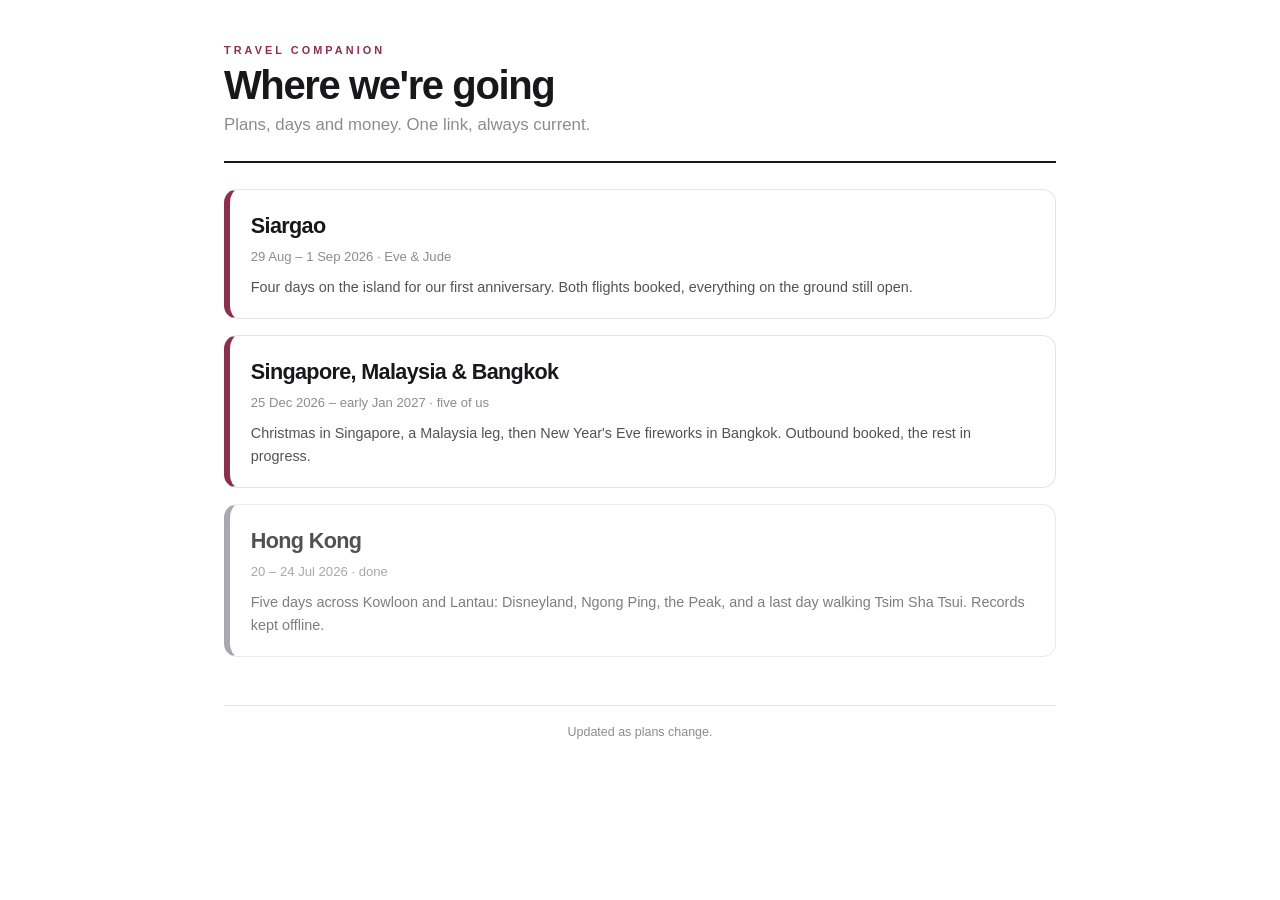
==== commit c72a3c26: "Add the Siargao trip; keep check-in codes out of the repo Second trip on the site: Siargao, 29 Aug t" ====
--- a/public/index.html
+++ b/public/index.html
@@ -7,7 +7,7 @@
 <meta name="description" content="Trip plans, itineraries and shared budgets.">
 <meta name="robots" content="noindex">
 <link rel="icon" href="data:image/svg+xml,%3Csvg xmlns='http://www.w3.org/2000/svg' viewBox='0 0 32 32'%3E%3Crect width='32' height='32' rx='7' fill='%238c2f4c'/%3E%3Cpath d='M25 18.5 7.5 13v-2.4l2.2.5 1.3 2 4.8-.4-2.9-5.9 2.3.2 4.4 5.4 5.1-.4a1.55 1.55 0 0 1 0 3.1l-5.1-.4-4.4 5.4-2.3.2 2.9-5.9' fill='none' stroke='%23fff' stroke-width='1.6' stroke-linejoin='round'/%3E%3C/svg%3E">
-<link rel="stylesheet" href="assets/site.css?v=19">
+<link rel="stylesheet" href="assets/site.css?v=21">
 </head>
 <body>
 <div class="wrap">
@@ -20,6 +20,13 @@
 
 <main id="main">
 <section class="trips">
+
+  <a class="trip" href="2026-08-siargao/">
+    <div class="tname">Siargao</div>
+    <div class="tmeta">29 Aug – 1 Sep 2026 · Eve &amp; Jude</div>
+    <div class="tdesc">Four days on the island for our first anniversary. Both flights
+    booked, everything on the ground still open.</div>
+  </a>
 
   <a class="trip" href="2026-12-sea/">
     <div class="tname">Singapore, Malaysia &amp; Bangkok</div>
--- a/public/assets/site.css
+++ b/public/assets/site.css
@@ -25,6 +25,7 @@
   --sg:#da345f;  --sgv:#e0567a;  --sgon:#18181b;  --sgbg:#fdeef2;
   --my:#188378;  --myv:#1fa899;  --myon:#18181b;  --mybg:#e7f6f4;
   --th:#aa6613;  --thv:#e8942e;  --thon:#18181b;  --thbg:#fdf2e2;
+  --ph:#0f7a55;  --phv:#17a06f;  --phon:#18181b;  --phbg:#e6f5ee;
   --air:#3b76c7; --airv:#3b76c7; --airon:#ffffff; --airbg:#e9f1fb;
   --tbd:#7d63c4; --tbdv:#7d63c4; --tbdon:#ffffff; --tbdbg:#f1ecfa;
 
@@ -52,8 +53,8 @@
     /* dark-mode accents are pale, so ink on them, not white */
     --onfill:#16151a;
     /* the vivid rails hold on a dark ground; only the text strengths flip */
-    --sg:#e0567a; --my:#1fa899; --th:#e8942e; --air:#4980cb; --tbd:#8870c9;
-    --sgbg:#2e1c24; --mybg:#132b29; --thbg:#2d2416; --airbg:#182333; --tbdbg:#231e33;
+    --sg:#e0567a; --my:#1fa899; --th:#e8942e; --ph:#2fbc89; --air:#4980cb; --tbd:#8870c9;
+    --sgbg:#2e1c24; --mybg:#132b29; --thbg:#2d2416; --phbg:#122a21; --airbg:#182333; --tbdbg:#231e33;
   }
 }
 
@@ -174,6 +175,30 @@
 @media (max-width:36rem){ .pay img{ width:100%; max-width:14rem; margin:0 auto; } }
 @media print{ .pay{ break-inside:avoid; } }
 
+/* Boarding-pass style QR cards, one per ticket. Same white-plate rule as .pay:
+   a QR must stay dark-on-light or scanners fail, so the plate never inverts in
+   dark mode. Two up on a phone, four across on a wide screen. */
+.qrs{
+  display:grid; gap:.7rem; margin:1rem 0;
+  grid-template-columns:repeat(auto-fit,minmax(9.5rem,1fr));
+}
+.qrcard{
+  border:1px solid var(--line); border-radius:.6rem; background:var(--card);
+  padding:.7rem; text-align:center; break-inside:avoid;
+}
+.qrcard img{
+  width:100%; max-width:9rem; height:auto; display:block; margin:0 auto .5rem;
+  background:#fff; padding:.4rem; border-radius:.35rem;
+  image-rendering:pixelated;
+}
+.qrcard .qwho{ font-size:.8rem; font-weight:800; color:var(--ink); }
+.qrcard .qleg{ font-size:.72rem; color:var(--soft); margin-top:.1rem; }
+.qrcard .qref{
+  font-family:ui-monospace,Menlo,monospace; font-weight:700; font-size:.95rem;
+  letter-spacing:.08em; color:var(--accent); margin-top:.25rem;
+}
+@media print{ .qrcard{ break-inside:avoid; } }
+
 p{ margin:.6rem 0; }
 p.note{ color:var(--soft); font-style:italic; font-size:.88rem; }
 
@@ -197,6 +222,7 @@
 .day.sg { --accent:var(--sg); --accentfill:var(--sgv); --onrail:var(--sgon); --accentbg:var(--sgbg); }
 .day.my { --accent:var(--my); --accentfill:var(--myv); --onrail:var(--myon); --accentbg:var(--mybg); }
 .day.th { --accent:var(--th); --accentfill:var(--thv); --onrail:var(--thon); --accentbg:var(--thbg); }
+.day.ph { --accent:var(--ph); --accentfill:var(--phv); --onrail:var(--phon); --accentbg:var(--phbg); }
 .day.air{ --accent:var(--air); --accentfill:var(--airv); --onrail:var(--airon); --accentbg:var(--airbg); }
 
 .rail{
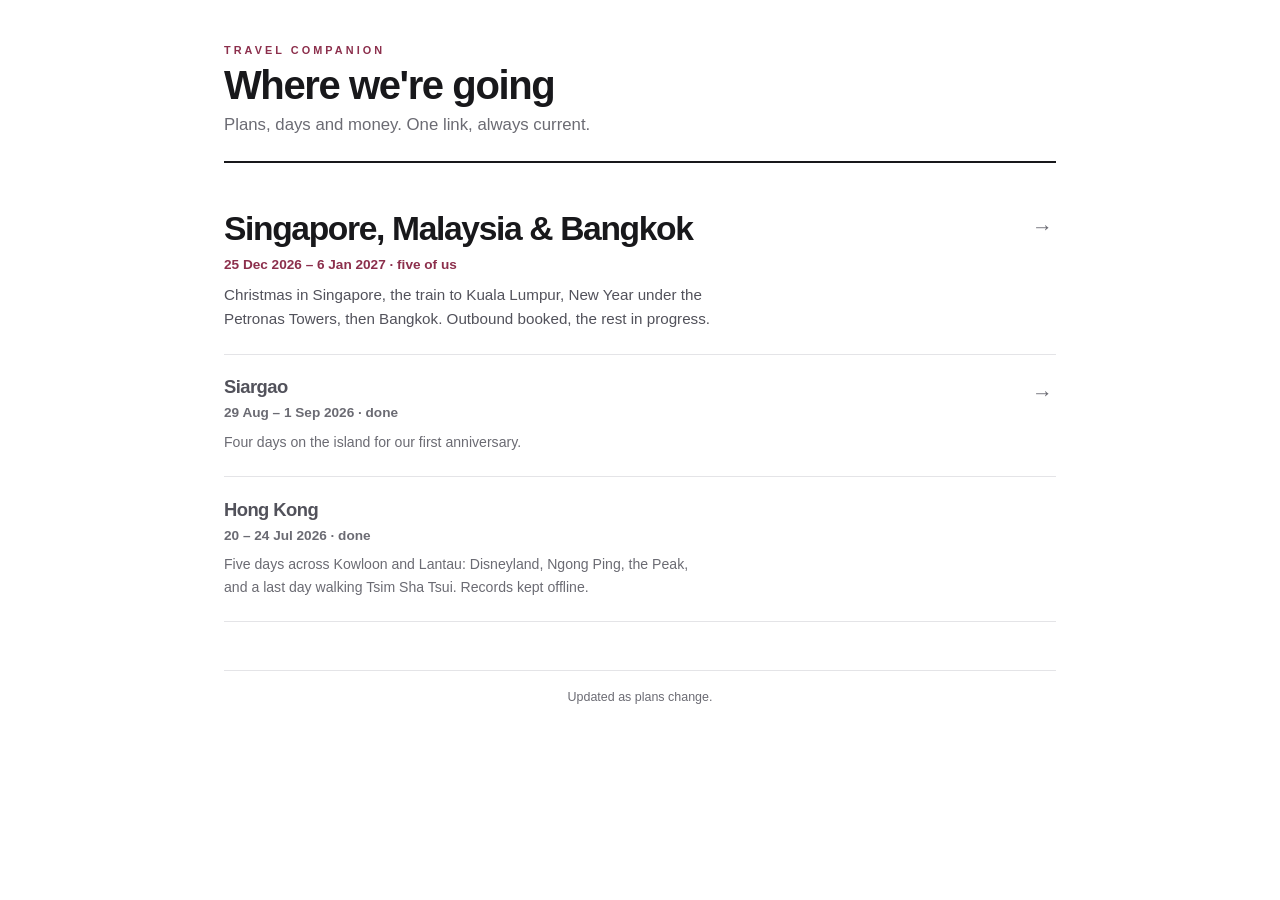
==== commit 826d4c7d: "Site-wide polish: tinted callouts, trip list, contrast; fix stale copy Dashboard and landing page st" ====
--- a/public/index.html
+++ b/public/index.html
@@ -7,7 +7,7 @@
 <meta name="description" content="Trip plans, itineraries and shared budgets.">
 <meta name="robots" content="noindex">
 <link rel="icon" href="data:image/svg+xml,%3Csvg xmlns='http://www.w3.org/2000/svg' viewBox='0 0 32 32'%3E%3Crect width='32' height='32' rx='7' fill='%238c2f4c'/%3E%3Cpath d='M25 18.5 7.5 13v-2.4l2.2.5 1.3 2 4.8-.4-2.9-5.9 2.3.2 4.4 5.4 5.1-.4a1.55 1.55 0 0 1 0 3.1l-5.1-.4-4.4 5.4-2.3.2 2.9-5.9' fill='none' stroke='%23fff' stroke-width='1.6' stroke-linejoin='round'/%3E%3C/svg%3E">
-<link rel="stylesheet" href="assets/site.css?v=21">
+<link rel="stylesheet" href="assets/site.css?v=27">
 </head>
 <body>
 <div class="wrap">
@@ -21,18 +21,17 @@
 <main id="main">
 <section class="trips">
 
-  <a class="trip" href="2026-08-siargao/">
-    <div class="tname">Siargao</div>
-    <div class="tmeta">29 Aug – 1 Sep 2026 · Eve &amp; Jude</div>
-    <div class="tdesc">Four days on the island for our first anniversary. Both flights
-    booked, everything on the ground still open.</div>
+  <a class="trip next" href="2026-12-sea/">
+    <div class="tname">Singapore, Malaysia &amp; Bangkok</div>
+    <div class="tmeta">25 Dec 2026 – 6 Jan 2027 · five of us</div>
+    <div class="tdesc">Christmas in Singapore, the train to Kuala Lumpur, New Year under
+    the Petronas Towers, then Bangkok. Outbound booked, the rest in progress.</div>
   </a>
 
-  <a class="trip" href="2026-12-sea/">
-    <div class="tname">Singapore, Malaysia &amp; Bangkok</div>
-    <div class="tmeta">25 Dec 2026 – early Jan 2027 · five of us</div>
-    <div class="tdesc">Christmas in Singapore, a Malaysia leg, then New Year's Eve
-    fireworks in Bangkok. Outbound booked, the rest in progress.</div>
+  <a class="trip past" href="2026-08-siargao/">
+    <div class="tname">Siargao</div>
+    <div class="tmeta">29 Aug – 1 Sep 2026 · done</div>
+    <div class="tdesc">Four days on the island for our first anniversary.</div>
   </a>
 
   <div class="trip past">
--- a/public/assets/site.css
+++ b/public/assets/site.css
@@ -11,8 +11,9 @@
   /* Clean white ground with neutral greys. The Hong Kong original was warm
      cream; this is deliberately cooler and plainer so the accent colours and
      the day rails do all the talking. */
-  --paper:#ffffff; --card:#ffffff; --ink:#18181b; --gray:#52525b; --soft:#8b8b93;
+  --paper:#ffffff; --card:#ffffff; --ink:#18181b; --gray:#52525b; --soft:#6b6b73;
   --line:#e4e4e7; --callout:#f4f4f5;
+  --brandbg:#f8eef1; --warnbg:#fbf3e6;
   /* accents */
   --brand:#8c2f4c; --brandd:#74253d; --red:#b23a1c; --warn:#9a5a12;
   --green:#1a7f5a;
@@ -48,6 +49,7 @@
   :root{
     --paper:#16151a; --card:#1e1d24; --ink:#ece9e2; --gray:#a8a49b; --soft:#8a867c;
     --line:#33313a; --callout:#26242c;
+    --brandbg:#2a1d23; --warnbg:#2b2418;
     --brand:#e08098; --brandd:#eb9dae; --red:#e8785c; --warn:#d9a04a;
     --green:#4fb08a;
     /* dark-mode accents are pale, so ink on them, not white */
@@ -418,18 +420,23 @@
 
 /* ---------- callouts ---------- */
 
+/* Tinted panels, no side stripe: the tint and the coloured title carry the
+   meaning. A thick coloured border-left reads as a template, not a choice. */
 .callout{
-  background:var(--callout); border-left:4px solid var(--brand); border-radius:.35rem;
-  padding:.85rem 1rem; margin:1.1rem 0;
+  background:var(--brandbg); border-radius:.75rem;
+  padding:1rem 1.15rem 1.05rem; margin:1.3rem 0;
 }
 .callout .ct{
-  font-weight:800; color:var(--brandd); font-size:.85rem;
-  letter-spacing:.02em; margin-bottom:.4rem;
-}
-.callout.flag{ border-left-color:var(--warn); }
+  display:flex; align-items:center; gap:.4rem;
+  font-weight:800; color:var(--brandd); font-size:.95rem;
+  letter-spacing:-.01em; margin-bottom:.5rem; line-height:1.3;
+}
+.callout.flag{ background:var(--warnbg); }
 .callout.flag .ct{ color:var(--warn); }
+.callout.flag li:before{ color:var(--warn); }
 .callout ul{ list-style:none; }
-.callout li{ position:relative; padding-left:.9rem; margin-bottom:.25rem; font-size:.9rem; color:var(--gray); }
+.callout li{ position:relative; padding-left:.95rem; margin-bottom:.35rem; font-size:.92rem; color:var(--ink); max-width:72ch; }
+.callout li li{ color:var(--gray); }
 .callout li:before{ content:"•"; position:absolute; left:.1rem; color:var(--brand); }
 
 /* ---------- status pills ---------- */
@@ -513,17 +520,28 @@
 
 /* ---------- trip index cards (landing page) ---------- */
 
-.trips{ display:grid; gap:1rem; margin-top:1.4rem; }
+/* A list of trips, not a stack of cards. The next trip leads, large; done
+   trips step back. The arrow is the only affordance a link row needs. */
+.trips{ margin-top:.6rem; }
 .trip{
-  display:block; background:var(--card); border:1px solid var(--line);
-  border-radius:.85rem; padding:1.2rem 1.3rem; color:inherit; text-decoration:none;
-  border-left:6px solid var(--brand); transition:transform .12s ease, box-shadow .12s ease;
-}
-.trip:hover{ transform:translateY(-2px); box-shadow:0 6px 18px rgba(20,20,20,.09); text-decoration:none; }
-.trip.past{ border-left-color:var(--soft); opacity:.75; }
-.trip .tname{ font-family:var(--display); font-size:1.35rem; font-weight:800; letter-spacing:-.03em; }
-.trip .tmeta{ font-size:.82rem; color:var(--soft); margin-top:.15rem; }
-.trip .tdesc{ font-size:.9rem; color:var(--gray); margin-top:.55rem; }
+  position:relative; display:block; color:inherit; text-decoration:none;
+  padding:1.35rem 2.4rem 1.4rem 0; border-bottom:1px solid var(--line);
+}
+a.trip::after{
+  content:"\2192"; position:absolute; right:.2rem; top:1.35rem;
+  font-size:1.3rem; font-weight:700; color:var(--soft);
+  transition:transform .25s cubic-bezier(.16,1,.3,1), color .2s;
+}
+a.trip:hover{ text-decoration:none; }
+a.trip:hover::after{ transform:translateX(5px); color:var(--brand); }
+a.trip:hover .tname{ color:var(--brand); }
+.trip .tname{ font-family:var(--display); font-size:1.5rem; font-weight:800; letter-spacing:-.03em; line-height:1.15; transition:color .2s; }
+.trip.next .tname{ font-size:2.1rem; letter-spacing:-.04em; }
+.trip .tmeta{ font-size:.85rem; font-weight:600; color:var(--brand); margin-top:.3rem; font-variant-numeric:tabular-nums; }
+.trip .tdesc{ font-size:.95rem; color:var(--gray); margin-top:.45rem; max-width:62ch; }
+.trip.past .tname{ font-size:1.15rem; color:var(--gray); }
+.trip.past .tmeta{ color:var(--soft); }
+.trip.past .tdesc{ font-size:.88rem; color:var(--soft); }
 
 /* ---------- footer ---------- */
 
@@ -542,4 +560,148 @@
   .calbtn{ display:none; }
   .day, .callout, table{ break-inside:avoid; }
   a{ color:inherit; }
-}
+  .vtablist{ display:none; }
+  .vpanel{ display:block !important; }
+  details.day > .fbody{ display:block !important; }
+  details.day{ break-inside:avoid; }
+}
+
+/* ============ VERSION TABS + DAY ACCORDION ============
+   CSS-only: radio inputs drive the tabs, native <details> drive the day
+   accordions. Both work with JavaScript off, like the rest of the page. */
+.vtabs > input[type="radio"]{ position:absolute; width:1px; height:1px; opacity:0; pointer-events:none; }
+.vtablist{ display:flex; gap:.3rem; background:var(--callout); border:1px solid var(--line);
+  border-radius:12px; padding:.3rem; margin:.5rem 0 .2rem; }
+.vtablist label{ flex:1; text-align:center; font-weight:800; font-size:.92rem; color:var(--soft);
+  padding:.55rem .35rem; border-radius:8px; cursor:pointer; line-height:1.1; letter-spacing:-.01em; }
+.vtablist label small{ display:block; font-weight:600; font-size:.66rem; opacity:.85; letter-spacing:0; margin-top:.1rem; }
+.vtablist label:hover{ color:var(--ink); }
+.vpanel{ display:none; }
+#ver-ov:checked ~ .vtablist label[for="ver-ov"],
+#ver-v1:checked ~ .vtablist label[for="ver-v1"],
+#ver-v2:checked ~ .vtablist label[for="ver-v2"],
+#ver-v3:checked ~ .vtablist label[for="ver-v3"]{ background:var(--brand); color:var(--onbrand,#fff); }
+#ver-ov:checked ~ .vpanels .vpanel[data-ver="ov"],
+#ver-v1:checked ~ .vpanels .vpanel[data-ver="v1"],
+#ver-v2:checked ~ .vpanels .vpanel[data-ver="v2"],
+#ver-v3:checked ~ .vpanels .vpanel[data-ver="v3"]{ display:block; }
+.vtabs > input:focus-visible ~ .vtablist label{ } /* placeholder */
+.vtabs > input#ver-ov:focus-visible ~ .vtablist label[for="ver-ov"],
+.vtabs > input#ver-v1:focus-visible ~ .vtablist label[for="ver-v1"],
+.vtabs > input#ver-v2:focus-visible ~ .vtablist label[for="ver-v2"],
+.vtabs > input#ver-v3:focus-visible ~ .vtablist label[for="ver-v3"]{ outline:2px solid var(--brand); outline-offset:2px; }
+
+/* at-a-glance strip inside each version panel.
+   The nights read as a bar: each city's segment grows by its night count
+   (--n, set inline), so "KL 4, BKK 5" is a shape you see before you read it. */
+.glance{ display:flex; flex-wrap:wrap; gap:.55rem .9rem; align-items:center; margin:1.1rem 0 .3rem; }
+.glance .bar{ display:flex; gap:3px; flex:1 1 16rem; min-width:0; }
+.glance .bar .chip{
+  flex:var(--n,1) 1 0; min-width:0; border:0; border-radius:3px; padding:.45rem .55rem .4rem;
+  font-size:.78rem; font-weight:800; letter-spacing:.01em; white-space:nowrap; overflow:hidden; text-overflow:ellipsis;
+  background:var(--accentfill); color:var(--onrail);
+}
+.glance .bar .chip:first-child{ border-radius:6px 3px 3px 6px; }
+.glance .bar .chip:last-child{ border-radius:3px 6px 6px 3px; }
+.glance .chip.sg{ --accentfill:var(--sgv); --onrail:var(--sgon); }
+.glance .chip.my{ --accentfill:var(--myv); --onrail:var(--myon); }
+.glance .chip.th{ --accentfill:var(--thv); --onrail:var(--thon); }
+.glance .chip.air{ --accentfill:var(--airv); --onrail:var(--airon); }
+.glance .chip.th + .chip.th{ opacity:.72; }
+.glance .nye{ color:var(--brand); font-weight:800; font-size:.85rem; white-space:nowrap; }
+.gnote{ color:var(--gray); font-size:.95rem; line-height:1.55; margin:.6rem 0 .5rem; max-width:62ch; }
+.gmeta{ font-size:.86rem; color:var(--gray); margin:0 0 1.6rem; max-width:68ch; }
+.gmeta b{ color:var(--ink); }
+
+/* City chapters between runs of days: the itinerary's own table of contents. */
+.chap{
+  display:flex; align-items:baseline; gap:.6rem; flex-wrap:wrap;
+  font-family:var(--display); font-size:1.35rem; font-weight:800; letter-spacing:-.025em;
+  color:var(--accent); margin:1.4rem 0 .9rem; padding-top:1rem; border-top:1px solid var(--line);
+}
+.chap.sg{ --accent:var(--sg); } .chap.my{ --accent:var(--my); } .chap.th{ --accent:var(--th); }
+.chap small{ font-size:.8rem; font-weight:600; letter-spacing:0; color:var(--soft); font-variant-numeric:tabular-nums; }
+
+/* ---------- the itinerary timeline ----------
+   Days are not boxed cards. One continuous spine runs down the page in each
+   day's country colour, so the trip reads as a journey and the colour changes
+   exactly where we cross a border. A ring on the spine marks each day. */
+details.day{
+  position:relative; display:block; margin:0; padding:0 0 1.9rem 1.35rem;
+  border:0; border-radius:0; background:none; overflow:visible; box-shadow:none;
+}
+details.day::before{
+  content:""; position:absolute; left:0; top:0; bottom:0; width:3px; background:var(--accentfill);
+}
+details.day:first-of-type::before{ top:1.1rem; }
+details.day > summary{
+  list-style:none; position:relative;
+  display:grid; grid-template-columns:3.1rem 1fr auto; grid-template-areas:"num title tag" "num date date";
+  column-gap:.75rem; row-gap:.1rem; align-items:start; padding:.55rem 0 0;
+}
+details.day > summary::-webkit-details-marker{ display:none; }
+details.day .frail{
+  position:absolute; top:.95rem; left:calc(-1.35rem - 6px); width:15px; height:15px; border-radius:50%;
+  background:var(--paper); border:3.5px solid var(--accentfill);
+}
+details.day .fnum{
+  grid-area:num; font-size:.58rem; font-weight:800; letter-spacing:.16em; color:var(--soft); line-height:1;
+  padding-top:.15rem;
+}
+details.day .fnum b{
+  display:block; font-size:2rem; color:var(--accent); letter-spacing:-.05em; line-height:.95; margin-top:.15rem;
+  font-variant-numeric:tabular-nums;
+}
+details.day .ftitle{
+  grid-area:title; font-family:var(--display); font-size:1.2rem; font-weight:800; letter-spacing:-.022em;
+  line-height:1.2; color:var(--ink); text-wrap:balance; padding-top:.2rem;
+}
+details.day .fdate{
+  grid-area:date; color:var(--soft); font-size:.82rem; font-weight:600; white-space:nowrap;
+  font-variant-numeric:tabular-nums;
+}
+details.day .fchev{ display:none; }
+details.day > .fbody{ padding:.55rem 0 0 3.85rem; border:0; font-size:.97rem; }
+details.day > .fbody .lead{ margin:0 0 .35rem; color:var(--gray); }
+details.day > .fbody ul{ margin:.2rem 0 0; padding-left:1.05rem; }
+details.day > .fbody li{ margin:.3rem 0; padding-left:.15rem; }
+details.day > .fbody li::marker{ color:var(--accent); }
+details.day > .fbody .sb{
+  margin-top:.9rem; padding:.7rem .9rem .75rem; border-radius:.6rem;
+  background:var(--accentbg); font-size:.92rem;
+}
+details.day > .fbody .sb ul{ margin-top:.25rem; }
+details.day > .fbody .sb b.h{
+  display:flex; align-items:center; gap:.35rem; font-size:.72rem; font-weight:800; text-transform:uppercase;
+  letter-spacing:.08em; color:var(--accent);
+}
+details.day .ftag{
+  display:inline-block; font-size:.62rem; font-weight:800; letter-spacing:.06em; border-radius:999px;
+  padding:.12rem .55rem; margin-left:.45rem; vertical-align:.18em; text-transform:uppercase;
+}
+details.day .ftag.nye{ background:var(--brand); color:var(--onfill); }
+details.day .ftag.fly{ background:var(--airbg); color:var(--air); }
+/* The itinerary has its own page, so days are always open: the header is inert. */
+details.day > summary{ cursor:default; pointer-events:none; }
+.vpanel > .verthread{ margin-top:.6rem; }
+
+@media (max-width:36rem){
+  details.day{ padding-left:1.1rem; }
+  details.day .frail{ left:calc(-1.1rem - 6px); }
+  details.day > summary{ grid-template-columns:2.5rem 1fr; grid-template-areas:"num title" "num date"; column-gap:.6rem; }
+  details.day .fnum b{ font-size:1.7rem; }
+  details.day .ftitle{ font-size:1.08rem; }
+  details.day > .fbody{ padding-left:3.1rem; font-size:.95rem; }
+  details.day > .fbody .sb{ margin-left:-3.1rem; }
+  .glance .nye{ width:100%; }
+}
+
+/* Browser surfaces carry the palette too, not the platform defaults. */
+::selection{ background:var(--brand); color:var(--onfill); }
+:focus-visible{ outline:2px solid var(--brand); outline-offset:3px; border-radius:3px; }
+html{ accent-color:var(--brand); }
+td.r, .amt{ font-variant-numeric:tabular-nums; }
+
+/* active page in the cross-page nav (multi-page split) */
+nav.days a.on{ color:var(--brand); font-weight:800; }
+nav.days a.on::after{ content:""; display:block; height:2px; background:var(--brand); border-radius:2px; margin-top:1px; }
